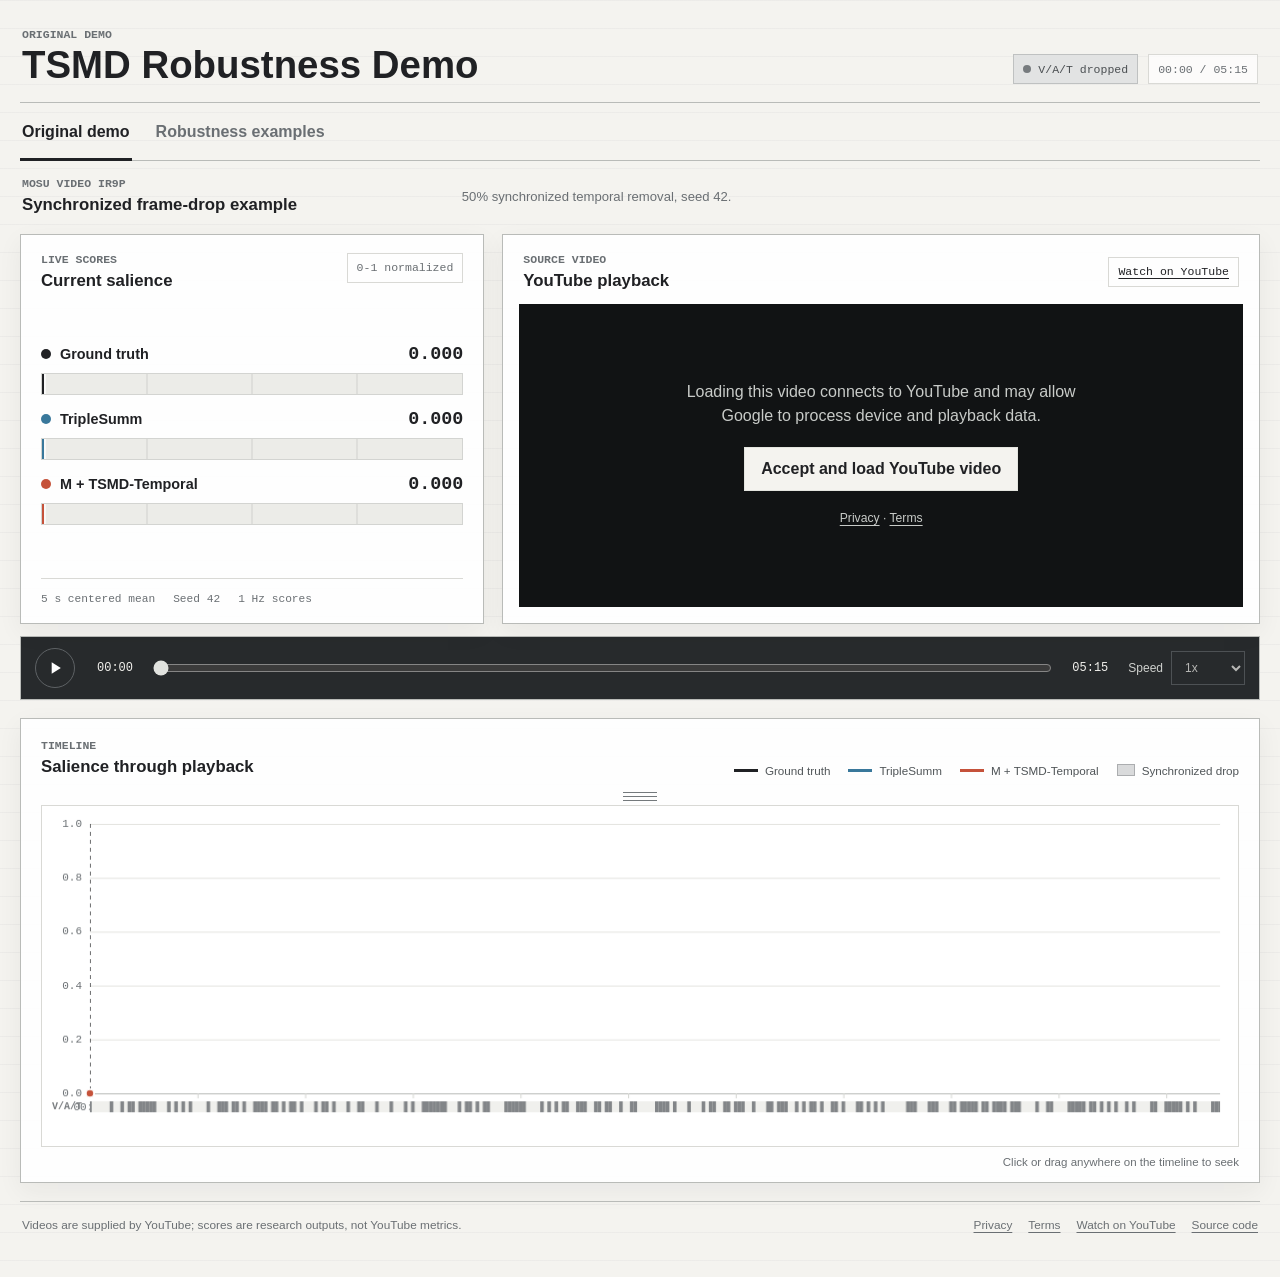
==== demo/index.html @ b035ee57 "update demo" ====
<!doctype html>
<html lang="en">
<head>
  <meta charset="utf-8">
  <meta name="viewport" content="width=device-width, initial-scale=1">
  <meta name="description" content="Interactive TSMD robustness demos for multimodal video summarization">
  <title>TSMD Robustness Demo</title>
  <link rel="stylesheet" href="styles.css">
</head>
<body>
  <main class="app-shell" aria-labelledby="page-title">
    <header class="app-header">
      <div>
        <p class="eyebrow" id="page-eyebrow">Interactive evaluation</p>
        <h1 id="page-title">TSMD Robustness Demo</h1>
      </div>
      <div class="status-cluster">
        <span class="drop-status" id="drop-status" data-dropped="false">
          <span class="status-dot" aria-hidden="true"></span>
          <span id="drop-label">Frame retained</span>
        </span>
        <span class="time-chip" id="header-time">00:00 / --:--</span>
      </div>
    </header>

    <section class="demo-navigation" aria-label="Demo selection">
      <div class="tab-list" id="demo-tabs" role="tablist" aria-label="Choose a demo"></div>
      <div class="demo-options">
        <div class="video-picker" id="video-picker" role="group" aria-label="Choose a robustness example"></div>
        <label class="switch-control" id="clean-toggle-wrap" hidden>
          <input id="clean-toggle" type="checkbox" checked>
          <span class="switch-track" aria-hidden="true"><span></span></span>
          <span>Show clean inference</span>
        </label>
      </div>
    </section>

    <section class="demo-summary" aria-live="polite">
      <div>
        <p class="section-kicker" id="demo-kicker">Current example</p>
        <h2 id="demo-title">Loading demo</h2>
      </div>
      <p id="demo-description"></p>
      <div class="metric-strip" id="metric-strip" hidden></div>
    </section>

    <section class="upper-grid" aria-label="Live salience and video">
      <section class="salience-panel" aria-labelledby="salience-title">
        <div class="section-heading">
          <div>
            <p class="section-kicker">Live scores</p>
            <h2 id="salience-title">Current salience</h2>
          </div>
          <span class="score-scale">0-1 normalized</span>
        </div>
        <div class="meters" id="meters"></div>
        <div class="reading-note">
          <span>5 s centered mean</span>
          <span>Seed 42</span>
          <span>1 Hz scores</span>
        </div>
      </section>

      <section class="video-panel" aria-labelledby="video-title">
        <div class="video-heading">
          <div>
            <p class="section-kicker">Source video</p>
            <h2 id="video-title">YouTube playback</h2>
          </div>
          <a class="video-id" id="video-source-link" href="#" target="_blank" rel="noopener noreferrer">Watch on YouTube</a>
        </div>
        <div class="video-stage" id="video-stage">
          <div class="consent-panel" id="consent-panel">
            <p>Loading this video connects to YouTube and may allow Google to process device and playback data.</p>
            <button class="consent-button" id="consent-button" type="button">Accept and load YouTube video</button>
            <p class="consent-links"><a href="privacy.html">Privacy</a> &middot; <a href="terms.html">Terms</a></p>
          </div>
          <div id="youtube-player" hidden></div>
        </div>
      </section>
    </section>

    <section class="transport" aria-label="Playback controls">
      <button class="icon-button play-button" id="play-button" type="button" aria-label="Play YouTube video" disabled>
        <svg class="icon icon-play" viewBox="0 0 24 24" aria-hidden="true"><path d="M8 5v14l11-7z"></path></svg>
        <svg class="icon icon-pause" viewBox="0 0 24 24" aria-hidden="true"><path d="M7 5h4v14H7zm6 0h4v14h-4z"></path></svg>
      </button>
      <span class="transport-time" id="current-time">00:00</span>
      <input class="seek-slider" id="seek-slider" type="range" min="0" max="1" value="0" step="0.01" aria-label="Seek video">
      <span class="transport-time" id="duration-time">--:--</span>
      <label class="speed-control" for="speed-select">
        <span>Speed</span>
        <select id="speed-select" aria-label="Playback speed" disabled><option value="1">1x</option></select>
      </label>
    </section>

    <section class="chart-panel" aria-labelledby="chart-title">
      <div class="chart-heading">
        <div>
          <p class="section-kicker">Timeline</p>
          <h2 id="chart-title">Salience through playback</h2>
        </div>
        <div class="legend" id="chart-legend" aria-label="Chart legend"></div>
      </div>
      <button class="chart-resize-handle" id="chart-resize-handle" type="button" aria-label="Resize timeline chart" title="Drag up or down to resize; double-click to reset"><span aria-hidden="true"></span></button>
      <div class="chart-wrap" id="chart-wrap">
        <canvas id="salience-chart" role="img" aria-label="Progressively revealed salience score curves and modality drop masks. Click or drag to seek the video."></canvas>
        <div class="chart-tooltip" id="chart-tooltip" hidden></div>
      </div>
      <div class="chart-hint">Click or drag anywhere on the timeline to seek</div>
    </section>

    <p class="error-banner" id="error-banner" role="alert" hidden></p>
    <footer class="site-footer">
      <span>Videos are supplied by YouTube; scores are research outputs, not YouTube metrics.</span>
      <nav aria-label="Legal and source links">
        <a href="privacy.html">Privacy</a>
        <a href="terms.html">Terms</a>
        <a id="footer-video-link" href="#" target="_blank" rel="noopener noreferrer">Watch on YouTube</a>
        <a href="https://github.com/boyuan-ch/TSMD" target="_blank" rel="noopener noreferrer">Source code</a>
      </nav>
    </footer>
  </main>
  <script src="app.js?v=10" defer></script>
</body>
</html>
---- demo/styles.css ----
:root {
  --paper: #f4f3ef;
  --surface: #ffffff;
  --ink: #202124;
  --muted: #6a6f73;
  --line: #d9d9d5;
  --line-strong: #b9bbb8;
  --gt: #202124;
  --original: #39789b;
  --independent: #c5523a;
  --drop: #777b7e;
  --focus: #0c6f9c;
  color-scheme: light;
  font-family: "IBM Plex Sans", "Aptos", "Segoe UI", sans-serif;
}

* {
  box-sizing: border-box;
}

[hidden] {
  display: none !important;
}

html {
  background: var(--paper);
}

body {
  margin: 0;
  min-width: 320px;
  min-height: 100vh;
  color: var(--ink);
  background:
    linear-gradient(rgba(32, 33, 36, 0.035) 1px, transparent 1px),
    var(--paper);
  background-size: 100% 28px;
}

button,
input,
select {
  font: inherit;
}

button,
select,
input[type="range"],
.chart-wrap {
  -webkit-tap-highlight-color: transparent;
}

button:focus-visible,
select:focus-visible,
input:focus-visible,
.chart-wrap:focus-visible {
  outline: 3px solid color-mix(in srgb, var(--focus) 34%, transparent);
  outline-offset: 3px;
}

.demo-navigation {
  display: flex;
  align-items: center;
  justify-content: space-between;
  gap: 18px;
  min-height: 58px;
  border-bottom: 1px solid var(--line-strong);
}

.tab-list,
.video-picker,
.demo-options {
  display: flex;
  align-items: center;
}

.tab-list {
  align-self: stretch;
  gap: 22px;
}

.tab-button {
  position: relative;
  align-self: stretch;
  padding: 0 2px;
  border: 0;
  background: transparent;
  color: var(--muted);
  cursor: pointer;
  font-weight: 650;
}

.tab-button::after {
  position: absolute;
  right: 0;
  bottom: -1px;
  left: 0;
  height: 3px;
  background: transparent;
  content: "";
}

.tab-button[data-active="true"] {
  color: var(--ink);
}

.tab-button[data-active="true"]::after {
  background: var(--ink);
}

.demo-options {
  justify-content: flex-end;
  gap: 18px;
}

.video-picker {
  border: 1px solid var(--line-strong);
}

.video-button {
  min-width: 60px;
  min-height: 32px;
  padding: 5px 10px;
  border: 0;
  border-right: 1px solid var(--line);
  background: rgba(255, 255, 255, 0.65);
  color: var(--muted);
  cursor: pointer;
  font-family: "IBM Plex Mono", "Cascadia Mono", monospace;
  font-size: 0.72rem;
}

.video-button:last-child {
  border-right: 0;
}

.video-button[data-active="true"] {
  background: var(--ink);
  color: #fff;
}

.switch-control {
  display: inline-flex;
  align-items: center;
  gap: 9px;
  color: #4f5558;
  cursor: pointer;
  font-size: 0.76rem;
  font-weight: 600;
  white-space: nowrap;
}

.switch-control input {
  position: absolute;
  width: 1px;
  height: 1px;
  opacity: 0;
}

.switch-track {
  display: inline-flex;
  width: 36px;
  height: 20px;
  align-items: center;
  padding: 2px;
  border: 1px solid #9da1a2;
  border-radius: 10px;
  background: #d7d8d5;
  transition: background 120ms ease;
}

.switch-track span {
  width: 14px;
  height: 14px;
  border-radius: 50%;
  background: #fff;
  box-shadow: 0 1px 3px rgba(32, 33, 36, 0.25);
  transition: transform 120ms ease;
}

.switch-control input:checked + .switch-track {
  border-color: #39789b;
  background: #39789b;
}

.switch-control input:checked + .switch-track span {
  transform: translateX(16px);
}

.switch-control input:focus-visible + .switch-track {
  outline: 3px solid color-mix(in srgb, var(--focus) 34%, transparent);
  outline-offset: 2px;
}

.demo-summary {
  display: grid;
  grid-template-columns: minmax(180px, 0.7fr) minmax(260px, 1.3fr) auto;
  align-items: center;
  gap: 24px;
  padding: 16px 2px 0;
}

.demo-summary > p {
  margin: 0;
  color: var(--muted);
  font-size: 0.82rem;
  line-height: 1.5;
}

.metric-strip {
  display: grid;
  grid-template-columns: repeat(4, minmax(72px, 1fr));
  border: 1px solid var(--line);
  background: rgba(255, 255, 255, 0.65);
}

.metric-strip > span {
  display: grid;
  gap: 3px;
  min-width: 82px;
  padding: 8px 10px;
  border-right: 1px solid var(--line);
}

.metric-strip > span:last-child {
  border-right: 0;
}

.metric-strip small {
  color: var(--muted);
  font-size: 0.61rem;
  white-space: nowrap;
}

.metric-strip strong {
  font-family: "IBM Plex Mono", "Cascadia Mono", monospace;
  font-size: 0.9rem;
}

.app-shell {
  width: min(1520px, calc(100% - 40px));
  margin: 0 auto;
  padding: 28px 0 40px;
}

.app-header {
  min-height: 72px;
  display: flex;
  align-items: flex-end;
  justify-content: space-between;
  gap: 24px;
  padding: 0 2px 18px;
  border-bottom: 1px solid var(--line-strong);
}

.eyebrow,
.section-kicker {
  margin: 0 0 5px;
  color: var(--muted);
  font-family: "IBM Plex Mono", "Cascadia Mono", monospace;
  font-size: 0.72rem;
  font-weight: 600;
  letter-spacing: 0;
  text-transform: uppercase;
}

h1,
h2 {
  margin: 0;
  font-family: "IBM Plex Sans Condensed", "Aptos Display", sans-serif;
  letter-spacing: 0;
}

h1 {
  font-size: clamp(1.75rem, 3vw, 2.65rem);
  line-height: 1;
  font-weight: 650;
}

h2 {
  font-size: 1.05rem;
  line-height: 1.2;
  font-weight: 650;
}

.status-cluster {
  display: flex;
  align-items: center;
  gap: 10px;
  flex-wrap: wrap;
  justify-content: flex-end;
}

.drop-status,
.time-chip,
.score-scale,
.video-id {
  display: inline-flex;
  align-items: center;
  min-height: 30px;
  padding: 5px 9px;
  border: 1px solid var(--line);
  background: rgba(255, 255, 255, 0.72);
  color: var(--muted);
  font-family: "IBM Plex Mono", "Cascadia Mono", monospace;
  font-size: 0.72rem;
}

.status-dot {
  width: 8px;
  height: 8px;
  margin-right: 7px;
  background: #48a36d;
  border-radius: 50%;
}

.drop-status[data-dropped="true"] {
  color: #4b4f52;
  border-color: #bfc1c1;
  background: #e2e3e3;
}

.drop-status[data-dropped="true"] .status-dot {
  background: var(--drop);
}

.upper-grid {
  display: grid;
  grid-template-columns: minmax(340px, 0.76fr) minmax(520px, 1.24fr);
  gap: 18px;
  margin-top: 18px;
}

.salience-panel,
.video-panel,
.chart-panel {
  min-width: 0;
  border: 1px solid var(--line-strong);
  background: rgba(255, 255, 255, 0.92);
  box-shadow: 0 8px 24px rgba(32, 33, 36, 0.055);
}

.salience-panel,
.video-panel {
  min-height: 390px;
}

.salience-panel {
  display: flex;
  flex-direction: column;
  padding: 18px 20px;
}

.section-heading,
.video-heading,
.chart-heading {
  display: flex;
  align-items: flex-start;
  justify-content: space-between;
  gap: 18px;
}

.meters {
  display: grid;
  gap: 14px;
  margin: auto 0;
  padding: 16px 0;
}

.meter.is-clean .series-name::after {
  margin-left: 7px;
  color: var(--muted);
  content: "dashed";
  font-family: "IBM Plex Mono", "Cascadia Mono", monospace;
  font-size: 0.61rem;
  font-weight: 500;
}

.meter-copy {
  display: flex;
  align-items: baseline;
  justify-content: space-between;
  gap: 12px;
  margin-bottom: 8px;
}

.series-name {
  display: inline-flex;
  align-items: center;
  min-width: 0;
  font-size: 0.9rem;
  font-weight: 600;
}

.series-swatch {
  width: 10px;
  height: 10px;
  margin-right: 9px;
  border-radius: 50%;
  flex: none;
}

.swatch-gt,
.fill-gt,
.marker-gt {
  background: var(--gt);
}

.swatch-original,
.fill-original,
.marker-original {
  background: var(--original);
}

.swatch-independent,
.fill-independent,
.marker-independent {
  background: var(--independent);
}

.meter-value {
  font-family: "IBM Plex Mono", "Cascadia Mono", monospace;
  font-size: 1.15rem;
  font-variant-numeric: tabular-nums;
}

.meter-track {
  position: relative;
  height: 22px;
  overflow: hidden;
  border: 1px solid #d3d4d1;
  background:
    linear-gradient(90deg, transparent 24.7%, #d6d6d2 25%, transparent 25.3%, transparent 49.7%, #d6d6d2 50%, transparent 50.3%, transparent 74.7%, #d6d6d2 75%, transparent 75.3%),
    #ecece8;
}

.meter-fill {
  position: absolute;
  inset: 0 auto 0 0;
  width: 0%;
  opacity: 0.86;
  transition: width 80ms linear;
}

.meter-marker {
  position: absolute;
  top: -3px;
  bottom: -3px;
  left: 0%;
  width: 3px;
  transform: translateX(-1px);
  box-shadow: 0 0 0 2px rgba(255, 255, 255, 0.7);
  transition: left 80ms linear;
}

.reading-note {
  display: flex;
  flex-wrap: wrap;
  gap: 8px 18px;
  padding-top: 14px;
  border-top: 1px solid var(--line);
  color: var(--muted);
  font-family: "IBM Plex Mono", "Cascadia Mono", monospace;
  font-size: 0.7rem;
}

.video-panel {
  display: flex;
  flex-direction: column;
  padding: 16px;
}

.video-heading {
  align-items: center;
  padding: 2px 4px 13px;
}

.video-stage {
  position: relative;
  flex: 1;
  min-height: 300px;
  overflow: hidden;
  background: #111314;
}

#youtube-player,
#youtube-player iframe {
  display: block;
  width: 100%;
  height: 100%;
  min-height: 300px;
  border: 0;
  background: #111314;
}

.consent-panel {
  display: grid;
  min-height: 300px;
  place-items: center;
  align-content: center;
  gap: 18px;
  padding: 32px;
  background: #111314;
  color: #e7e7e4;
  text-align: center;
}

.consent-panel p {
  max-width: 48ch;
  margin: 0;
  color: #c8cbc8;
  line-height: 1.55;
}

.consent-button {
  min-height: 44px;
  padding: 10px 16px;
  border: 1px solid #e4e5df;
  background: #f4f3ef;
  color: #202124;
  cursor: pointer;
  font-weight: 650;
}

.consent-button:hover {
  background: #ffffff;
}

.consent-button:disabled {
  cursor: wait;
  opacity: 0.65;
}

.consent-links {
  font-size: 0.76rem;
}

.consent-links a,
.site-footer a,
.video-id {
  color: inherit;
  text-underline-offset: 3px;
}

.transport {
  display: grid;
  grid-template-columns: 42px 52px minmax(150px, 1fr) 52px auto;
  align-items: center;
  gap: 12px;
  min-height: 64px;
  margin-top: 12px;
  padding: 10px 14px;
  border: 1px solid var(--line-strong);
  background: #272a2c;
  color: #f4f3ef;
}

.icon-button {
  display: inline-grid;
  width: 40px;
  height: 40px;
  place-items: center;
  border: 1px solid #5e6265;
  border-radius: 50%;
  color: #fff;
  background: transparent;
  cursor: pointer;
}

.icon-button:hover {
  background: #3a3e40;
}

.icon {
  width: 20px;
  height: 20px;
  fill: currentColor;
}

.icon-pause,
.play-button.is-playing .icon-play {
  display: none;
}

.play-button.is-playing .icon-pause {
  display: block;
}

.transport-time {
  font-family: "IBM Plex Mono", "Cascadia Mono", monospace;
  font-size: 0.75rem;
  font-variant-numeric: tabular-nums;
  text-align: center;
}

.seek-slider {
  width: 100%;
  height: 20px;
  margin: 0;
  accent-color: #e1e3df;
  cursor: pointer;
}

.speed-control {
  display: flex;
  align-items: center;
  gap: 8px;
  color: #cfd1ce;
  font-size: 0.75rem;
}

.speed-control select {
  min-width: 74px;
  height: 34px;
  padding: 0 24px 0 9px;
  border: 1px solid #5e6265;
  color: #f4f3ef;
  background: #272a2c;
  cursor: pointer;
}

.chart-panel {
  margin-top: 18px;
  padding: 20px 20px 14px;
}

.chart-heading {
  align-items: flex-end;
  margin-bottom: 12px;
}

.legend {
  display: flex;
  align-items: center;
  justify-content: flex-end;
  gap: 10px 18px;
  flex-wrap: wrap;
  color: #505558;
  font-size: 0.73rem;
}

.legend span {
  display: inline-flex;
  align-items: center;
  white-space: nowrap;
}

.legend-line {
  width: 24px;
  height: 3px;
  margin-right: 7px;
  background: var(--series-color);
}

.legend-line.is-dashed {
  height: 2px;
  background: repeating-linear-gradient(90deg, var(--series-color) 0 7px, transparent 7px 11px);
}

.legend-gt {
  background: var(--gt);
}

.legend-original {
  background: var(--original);
}

.legend-independent {
  background: var(--independent);
}

.legend-drop {
  width: 18px;
  height: 12px;
  margin-right: 7px;
  background: color-mix(in srgb, var(--drop-color) 28%, transparent);
  border: 1px solid color-mix(in srgb, var(--drop-color) 48%, transparent);
}

.chart-resize-handle {
  display: grid;
  place-items: center;
  width: 100%;
  height: 16px;
  padding: 0;
  border: 0;
  color: #74797c;
  background: transparent;
  cursor: ns-resize;
  touch-action: none;
}

.chart-resize-handle span,
.chart-resize-handle span::before,
.chart-resize-handle span::after {
  display: block;
  width: 34px;
  height: 1px;
  background: currentColor;
}

.chart-resize-handle span {
  position: relative;
}

.chart-resize-handle span::before,
.chart-resize-handle span::after {
  position: absolute;
  left: 0;
  content: "";
}

.chart-resize-handle span::before {
  top: -4px;
}

.chart-resize-handle span::after {
  top: 4px;
}

.chart-resize-handle:hover,
.chart-resize-handle:focus-visible,
.chart-resize-handle.is-resizing {
  color: #25282a;
  outline: none;
}

.chart-wrap {
  position: relative;
  width: 100%;
  height: var(--chart-height, clamp(280px, 38vh, 430px));
  min-height: 220px;
  overflow: hidden;
  border: 1px solid var(--line);
  background: #fff;
  cursor: crosshair;
  touch-action: none;
}

#salience-chart {
  display: block;
  width: 100%;
  height: 100%;
}

.chart-tooltip {
  position: absolute;
  z-index: 3;
  min-width: 92px;
  padding: 7px 9px;
  border: 1px solid #b9bbb8;
  background: rgba(255, 255, 255, 0.96);
  box-shadow: 0 5px 16px rgba(32, 33, 36, 0.13);
  color: var(--ink);
  font-family: "IBM Plex Mono", "Cascadia Mono", monospace;
  font-size: 0.68rem;
  line-height: 1.5;
  pointer-events: none;
}

.chart-hint {
  margin-top: 9px;
  color: var(--muted);
  font-size: 0.72rem;
  text-align: right;
}

.error-banner {
  margin: 14px 0 0;
  padding: 11px 13px;
  border: 1px solid #c98374;
  background: #fff1ed;
  color: #7b2f20;
  font-size: 0.82rem;
}

.site-footer {
  display: flex;
  align-items: flex-start;
  justify-content: space-between;
  gap: 20px;
  margin-top: 18px;
  padding: 15px 2px 0;
  border-top: 1px solid var(--line-strong);
  color: var(--muted);
  font-size: 0.74rem;
  line-height: 1.5;
}

.site-footer nav {
  display: flex;
  justify-content: flex-end;
  gap: 8px 16px;
  flex-wrap: wrap;
}

.legal-page {
  width: min(760px, calc(100% - 32px));
  margin: 0 auto;
  padding: 48px 0 64px;
}

.legal-page h1 {
  margin-bottom: 28px;
}

.legal-page h2 {
  margin: 28px 0 8px;
}

.legal-page p,
.legal-page li {
  line-height: 1.65;
}

.legal-page a {
  color: #245f7c;
}

@media (max-width: 980px) {
  .app-shell {
    width: min(100% - 24px, 820px);
    padding-top: 20px;
  }

  .upper-grid {
    grid-template-columns: 1fr;
  }

  .demo-navigation,
  .demo-summary {
    align-items: flex-start;
    flex-direction: column;
  }

  .demo-navigation {
    padding: 12px 0;
  }

  .tab-list {
    min-height: 42px;
    align-self: auto;
  }

  .demo-summary {
    display: flex;
    gap: 8px;
  }

  .metric-strip {
    width: 100%;
  }

  .salience-panel,
  .video-panel {
    min-height: auto;
  }

  .meters {
    margin: 20px 0;
  }

  .video-stage,
  #youtube-player,
  #youtube-player iframe,
  .consent-panel {
    min-height: 260px;
  }

  .chart-heading {
    align-items: flex-start;
    flex-direction: column;
  }

  .legend {
    justify-content: flex-start;
  }
}

@media (max-width: 640px) {
  .app-shell {
    width: 100%;
    padding: 14px 10px 24px;
  }

  .app-header {
    align-items: flex-start;
    flex-direction: column;
    gap: 14px;
  }

  .status-cluster {
    justify-content: flex-start;
  }

  .demo-options {
    width: 100%;
    align-items: flex-start;
    flex-direction: column;
  }

  .video-picker {
    width: 100%;
  }

  .video-button {
    flex: 1;
    min-width: 0;
  }

  .metric-strip {
    grid-template-columns: repeat(2, 1fr);
  }

  .metric-strip > span:nth-child(2) {
    border-right: 0;
  }

  .metric-strip > span:nth-child(-n+2) {
    border-bottom: 1px solid var(--line);
  }

  .salience-panel,
  .video-panel,
  .chart-panel {
    box-shadow: none;
  }

  .salience-panel {
    padding: 16px;
  }

  .video-panel {
    padding: 10px;
  }

  .video-heading {
    align-items: flex-start;
  }

  .video-stage,
  #youtube-player,
  #youtube-player iframe,
  .consent-panel {
    min-height: 210px;
  }

  .transport {
    grid-template-columns: 42px 1fr auto;
    gap: 8px 10px;
  }

  .transport-time {
    display: none;
  }

  .speed-control span {
    display: none;
  }

  .chart-panel {
    padding: 16px 10px 12px;
  }

  .chart-wrap {
    height: var(--chart-height, 310px);
  }

  .legend {
    gap: 8px 12px;
  }

  .site-footer {
    flex-direction: column;
  }

  .site-footer nav {
    justify-content: flex-start;
  }
}

@media (prefers-reduced-motion: reduce) {
  .meter-fill,
  .meter-marker {
    transition: none;
  }
}
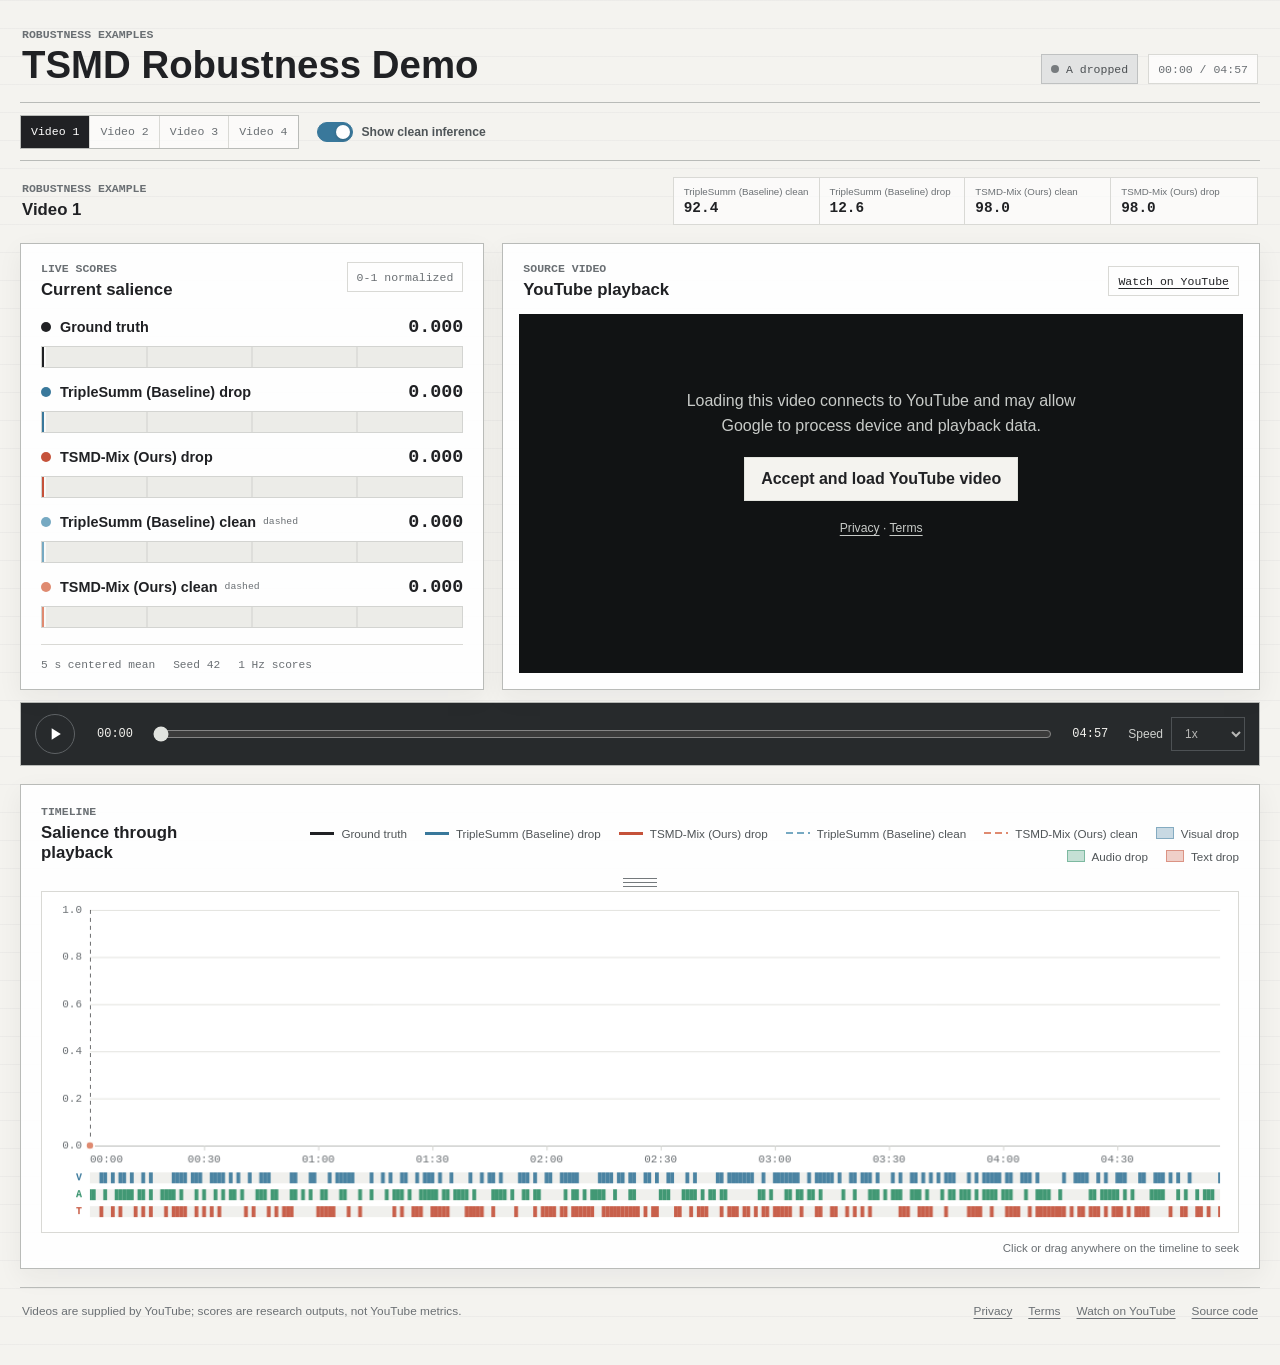
==== commit 7828c8e8: "update demo pages" ====
--- a/demo/index.html
+++ b/demo/index.html
@@ -121,6 +121,6 @@
       </nav>
     </footer>
   </main>
-  <script src="app.js?v=10" defer></script>
+  <script src="app.js?v=11" defer></script>
 </body>
 </html>
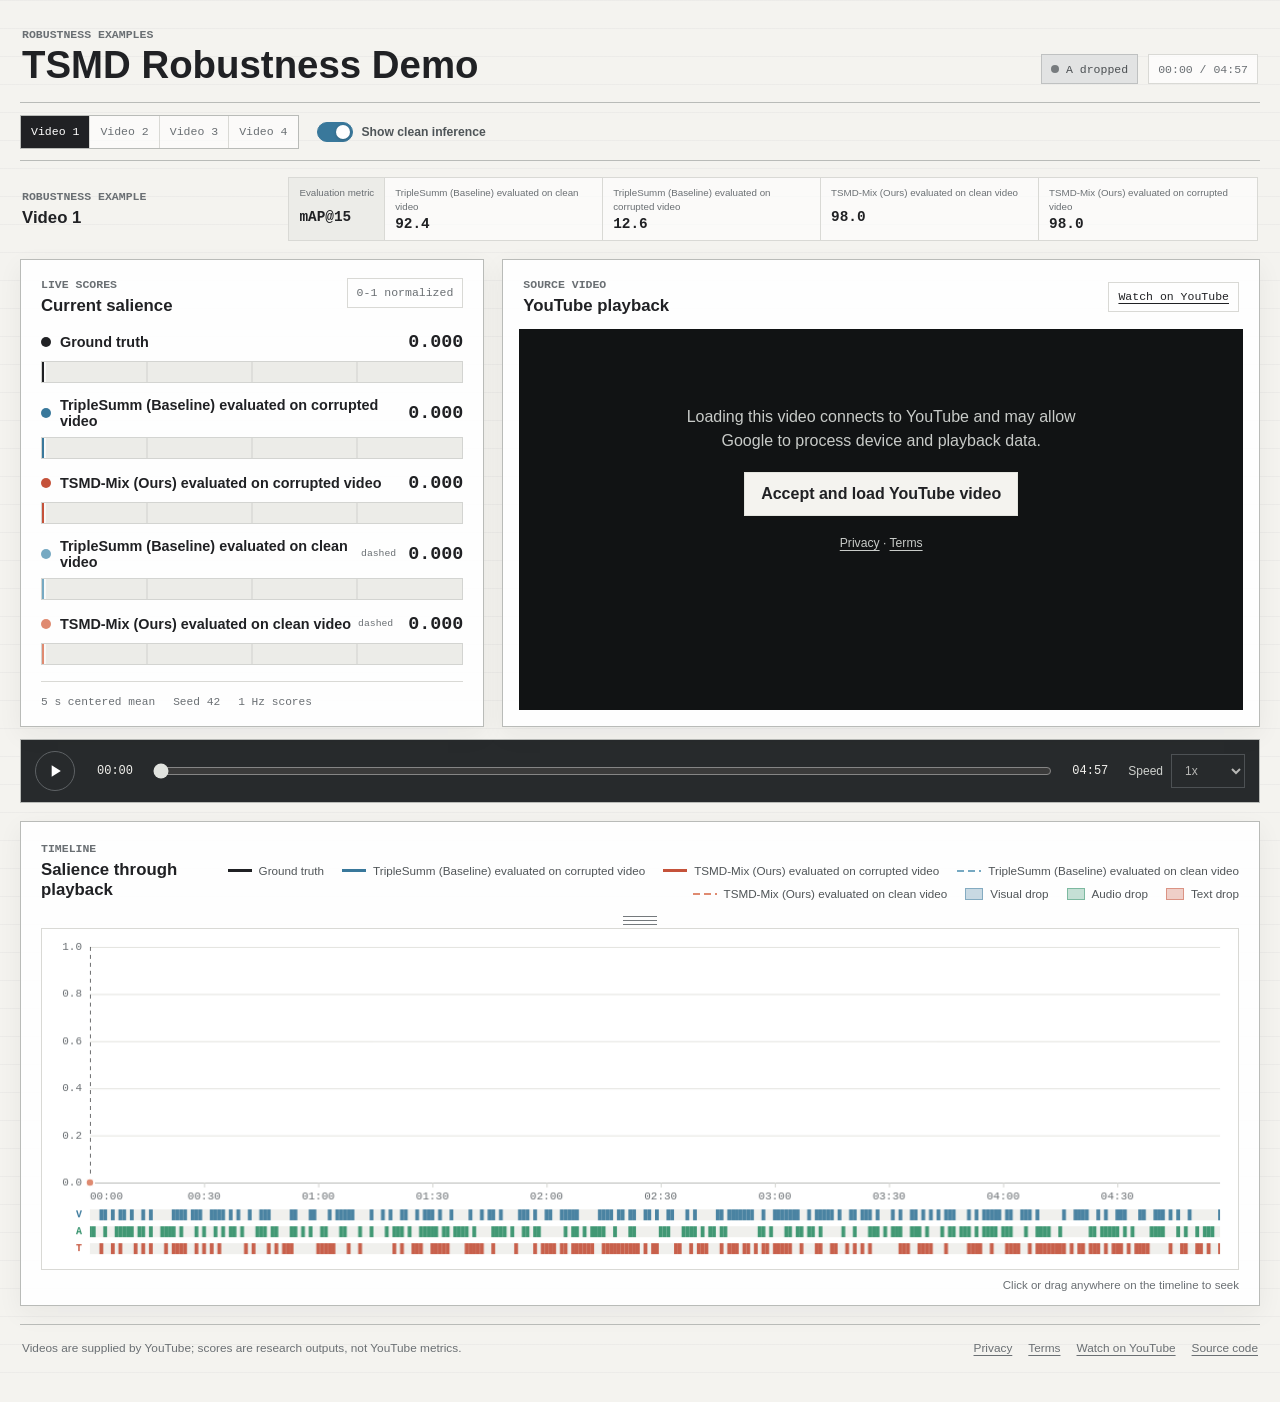
==== commit 73a6e87c: "update name on demo" ====
--- a/demo/index.html
+++ b/demo/index.html
@@ -40,7 +40,7 @@
         <p class="section-kicker" id="demo-kicker">Current example</p>
         <h2 id="demo-title">Loading demo</h2>
       </div>
-      <p id="demo-description"></p>
+      <p id="demo-description" hidden></p>
       <div class="metric-strip" id="metric-strip" hidden></div>
     </section>
 
@@ -121,6 +121,6 @@
       </nav>
     </footer>
   </main>
-  <script src="app.js?v=11" defer></script>
+  <script src="app.js?v=12" defer></script>
 </body>
 </html>
--- a/demo/styles.css
+++ b/demo/styles.css
@@ -194,7 +194,7 @@
 
 .demo-summary {
   display: grid;
-  grid-template-columns: minmax(180px, 0.7fr) minmax(260px, 1.3fr) auto;
+  grid-template-columns: minmax(140px, 0.25fr) minmax(0, 1fr);
   align-items: center;
   gap: 24px;
   padding: 16px 2px 0;
@@ -209,7 +209,7 @@
 
 .metric-strip {
   display: grid;
-  grid-template-columns: repeat(4, minmax(72px, 1fr));
+  grid-template-columns: auto repeat(4, minmax(72px, 1fr));
   border: 1px solid var(--line);
   background: rgba(255, 255, 255, 0.65);
 }
@@ -226,10 +226,14 @@
   border-right: 0;
 }
 
+.metric-definition {
+  background: #ecece8;
+}
+
 .metric-strip small {
   color: var(--muted);
   font-size: 0.61rem;
-  white-space: nowrap;
+  line-height: 1.35;
 }
 
 .metric-strip strong {
@@ -849,6 +853,13 @@
 
   .metric-strip {
     width: 100%;
+    grid-template-columns: repeat(4, minmax(0, 1fr));
+  }
+
+  .metric-definition {
+    grid-column: 1 / -1;
+    border-right: 0 !important;
+    border-bottom: 1px solid var(--line);
   }
 
   .salience-panel,
@@ -912,11 +923,12 @@
     grid-template-columns: repeat(2, 1fr);
   }
 
-  .metric-strip > span:nth-child(2) {
+  .metric-value:nth-of-type(odd) {
     border-right: 0;
   }
 
-  .metric-strip > span:nth-child(-n+2) {
+  .metric-value:nth-of-type(2),
+  .metric-value:nth-of-type(3) {
     border-bottom: 1px solid var(--line);
   }
 
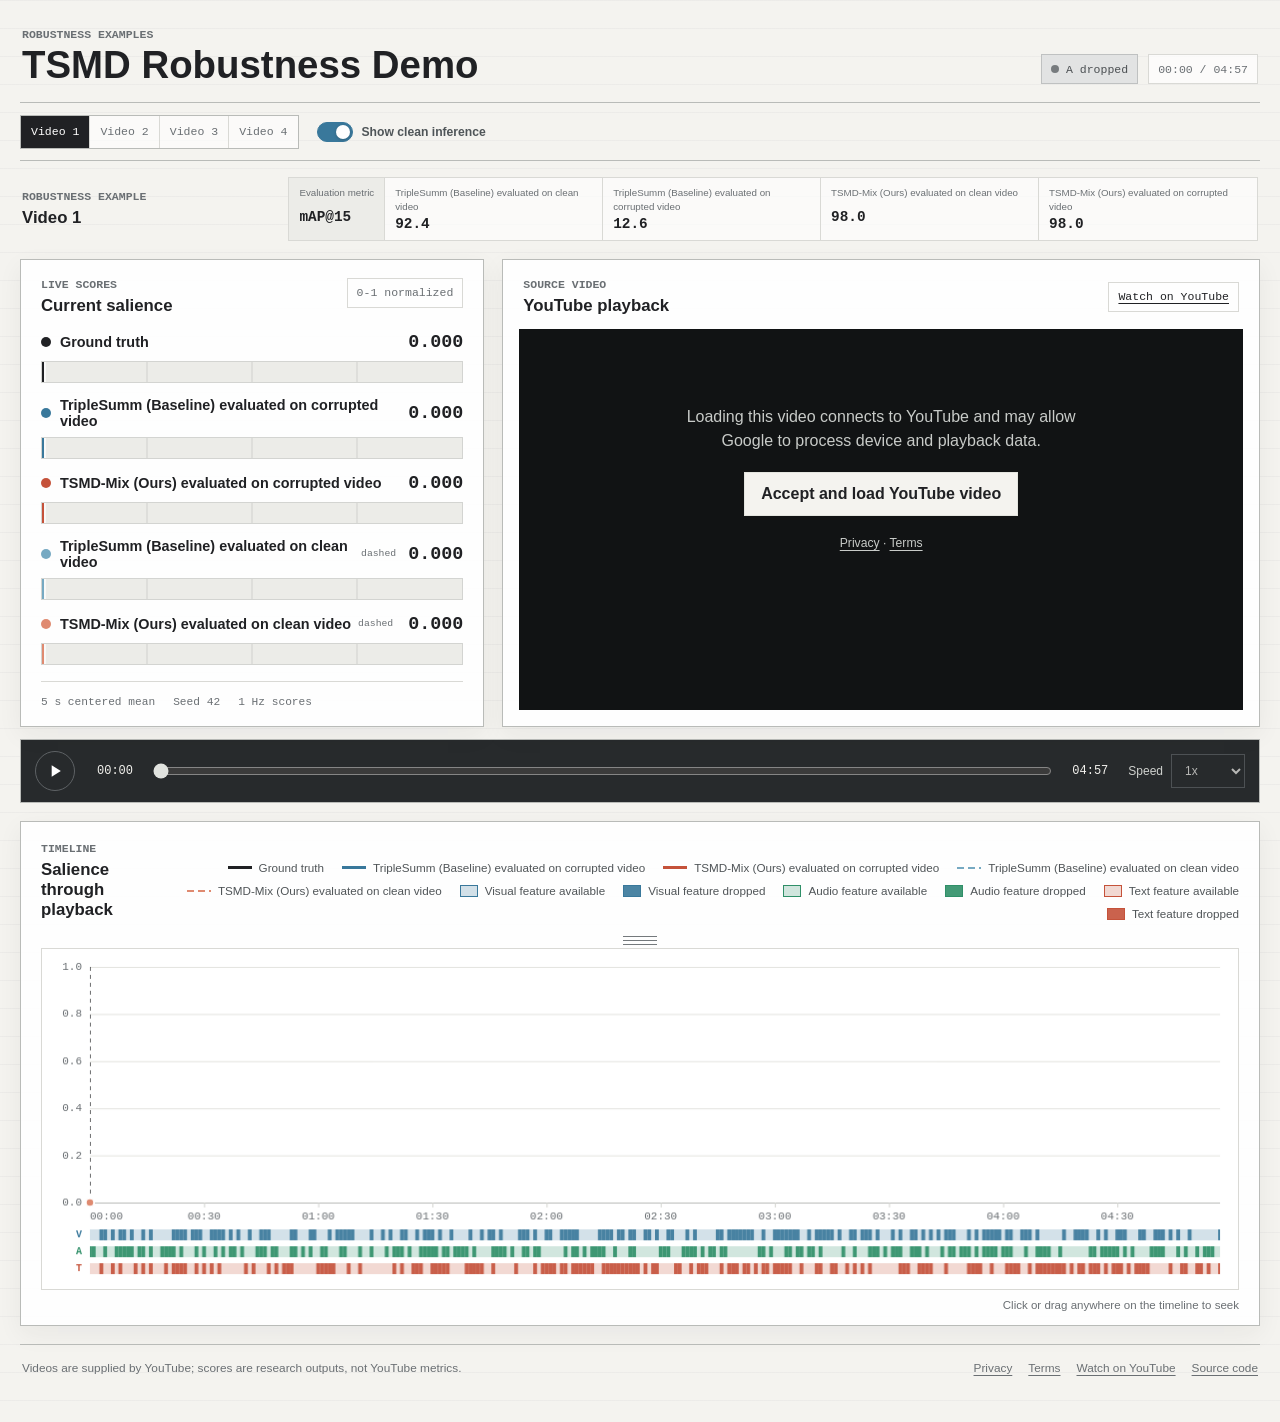
==== commit ef42f98c: "update legends" ====
--- a/demo/index.html
+++ b/demo/index.html
@@ -121,6 +121,6 @@
       </nav>
     </footer>
   </main>
-  <script src="app.js?v=12" defer></script>
+  <script src="app.js?v=13" defer></script>
 </body>
 </html>
--- a/demo/styles.css
+++ b/demo/styles.css
@@ -673,12 +673,19 @@
   background: var(--independent);
 }
 
-.legend-drop {
+.legend-feature {
   width: 18px;
   height: 12px;
   margin-right: 7px;
-  background: color-mix(in srgb, var(--drop-color) 28%, transparent);
-  border: 1px solid color-mix(in srgb, var(--drop-color) 48%, transparent);
+  border: 1px solid var(--feature-color);
+}
+
+.legend-feature.is-available {
+  background: color-mix(in srgb, var(--feature-color) 22%, transparent);
+}
+
+.legend-feature.is-dropped {
+  background: color-mix(in srgb, var(--feature-color) 90%, transparent);
 }
 
 .chart-resize-handle {
